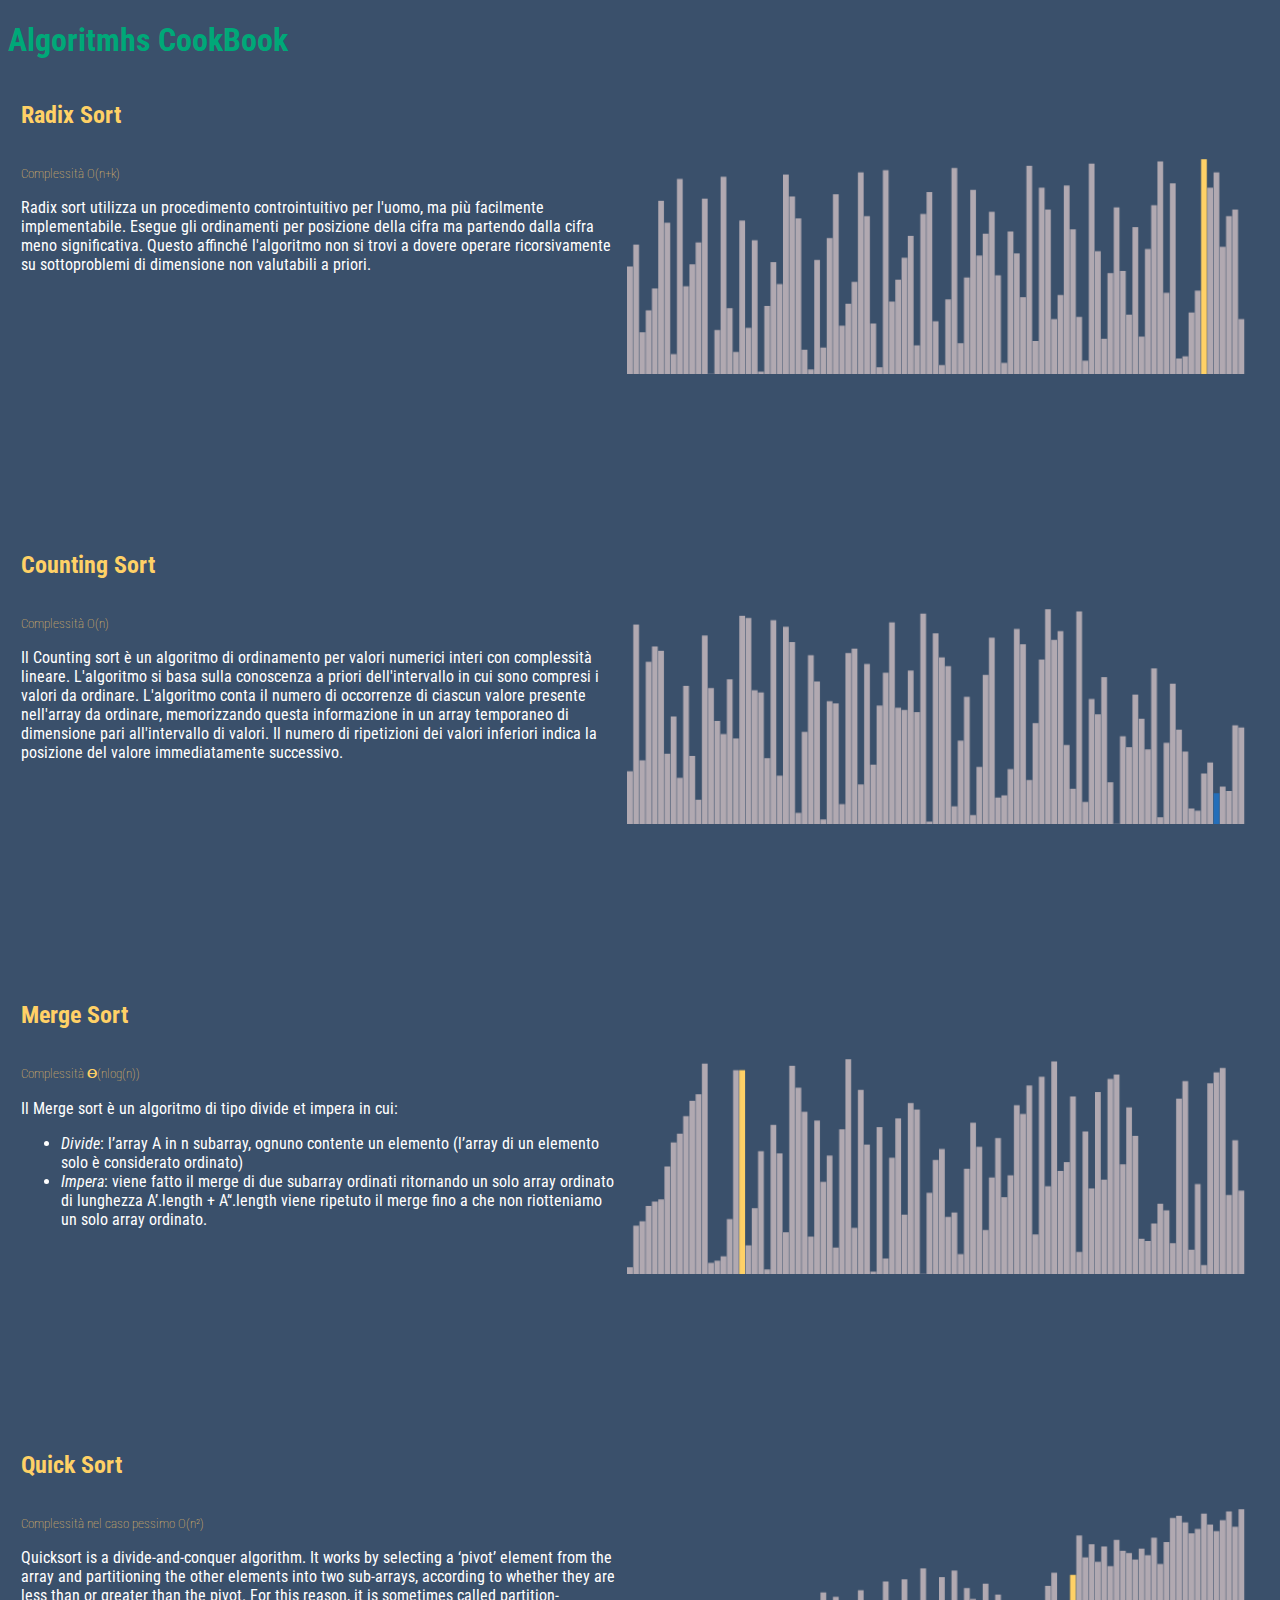
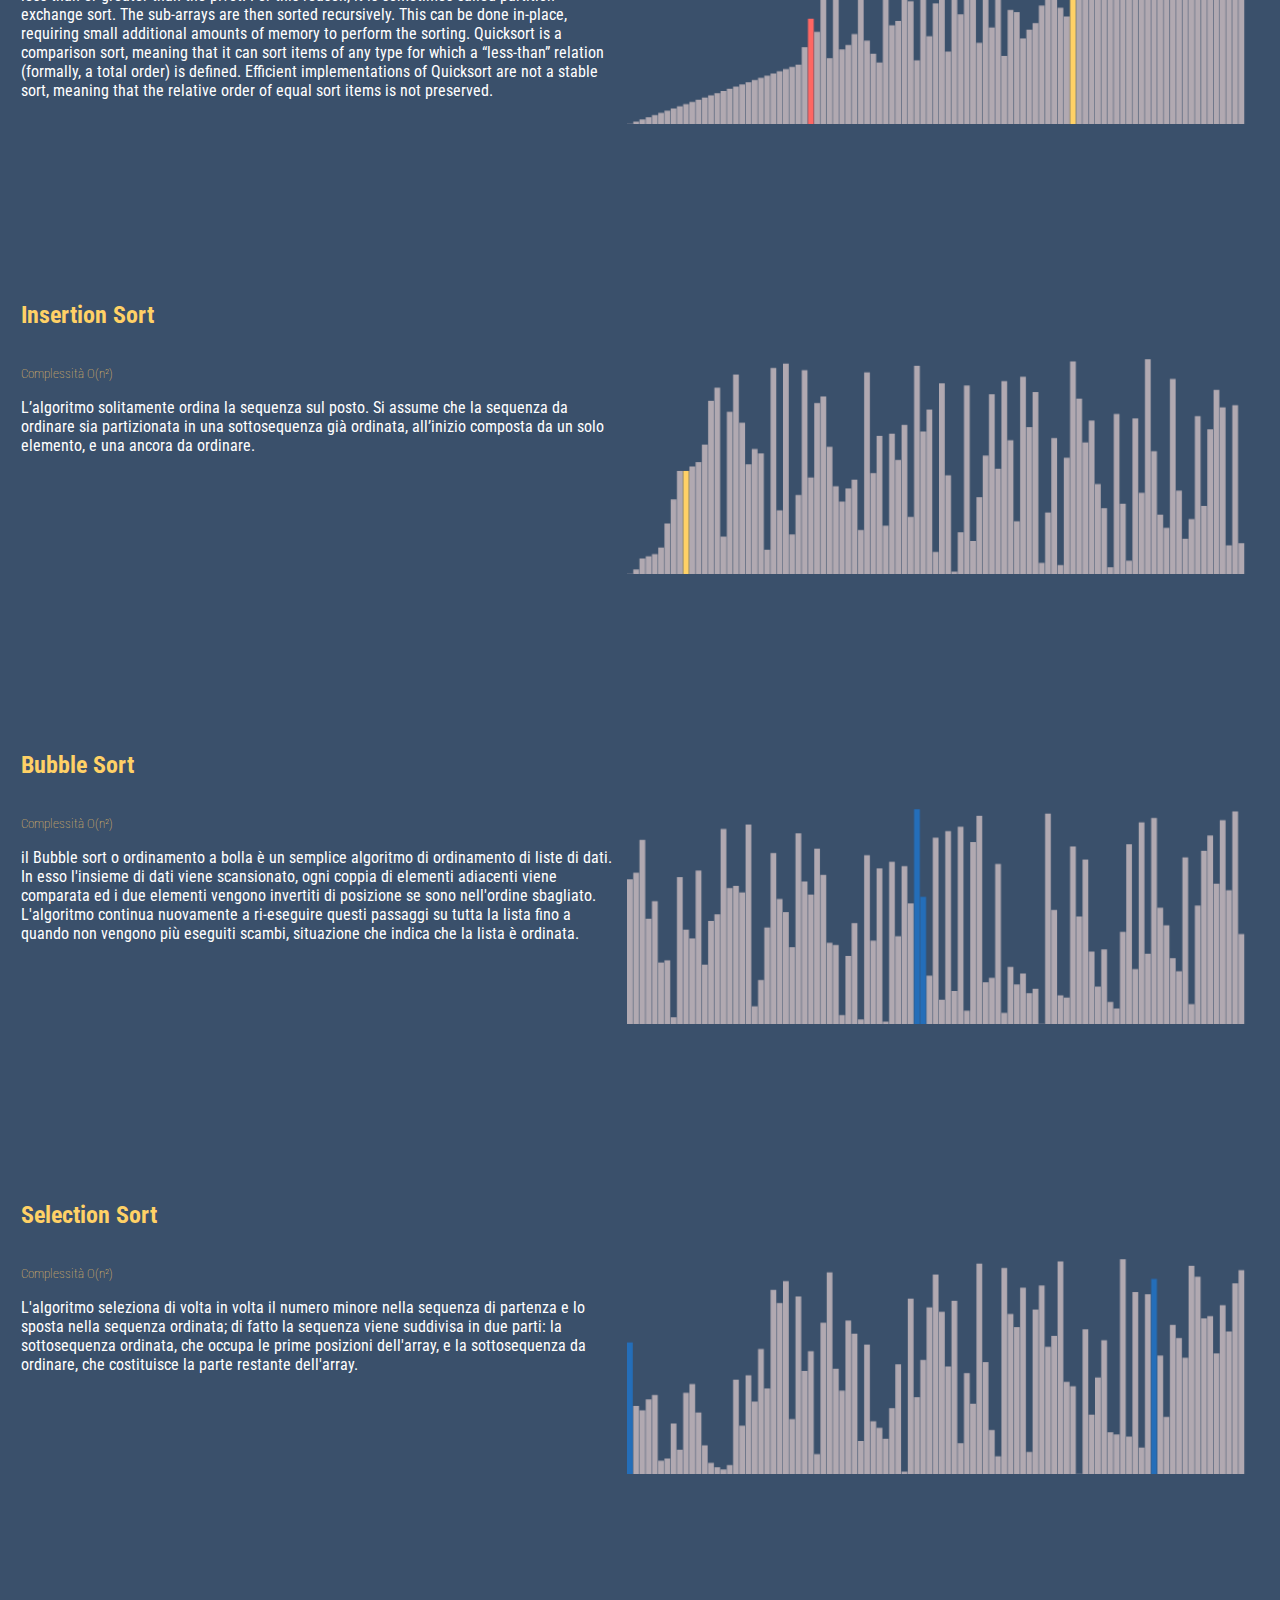
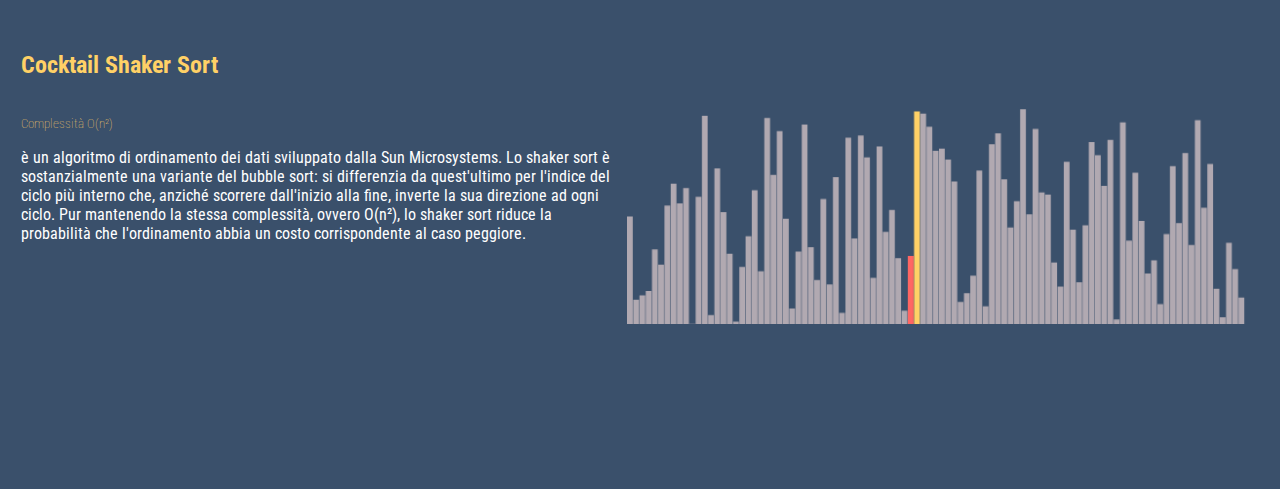
==== index.html @ e8435802 "OOF" ====
<!DOCTYPE html>

<html>
    <head>
        <meta charset="UTF-8">
        <title>Algoritmhs CookBook</title>
        <link rel="stylesheet" href="css/style.css">
        <script>
            document.addEventListener("DOMContentLoaded", function() {
                let elements = [...document.getElementsByClassName("sorting")]
                elements.forEach((element) => {
                    element.innerHTML='<object class="full" type="text/html" data="canvas.html?Sort='+element.id+'" ></object>'
                })
            });
        </script> 
    </head>
    <body>
        <h1>Algoritmhs CookBook</h1>
        <div class="grid">
            <div class="item">
                <h2>Radix Sort</h2>
                <div class="subGrid">
                    <div>
                        <h4>Complessità O(n+k)</h4>
                        <p>
                            Radix sort utilizza un procedimento controintuitivo per l'uomo, ma più facilmente implementabile. Esegue gli ordinamenti per posizione della cifra ma partendo dalla cifra meno significativa. Questo affinché l'algoritmo non si trovi a dovere operare ricorsivamente su sottoproblemi di dimensione non valutabili a priori.
                        </p>
                    </div>
                    <div id="radixsort" class="sorting"></div>
                </div>
            </div>
            <div class="item">
                <h2>Counting Sort</h2>
                <div class="subGrid">
                    <div>
                        <h4>Complessità O(n)</h4>
                        <p>
                            Il Counting sort è un algoritmo di ordinamento per valori numerici interi con complessità lineare. L'algoritmo si basa sulla conoscenza a priori dell'intervallo in cui sono compresi i valori da ordinare.
                            L'algoritmo conta il numero di occorrenze di ciascun valore presente nell'array da ordinare, memorizzando questa informazione in un array temporaneo di dimensione pari all'intervallo di valori. Il numero di ripetizioni dei valori inferiori indica la posizione del valore immediatamente successivo. 
                        </p>
                    </div>
                    <div id="countingsort" class="sorting"></div>
                </div>
            </div>
            <div class="item">
                <h2>Merge Sort</h2>
                <div class="subGrid">
                    <div>
                        <h4>Complessità 𝚯(nlog(n))</h4>
                        <p>
                            Il Merge sort è un algoritmo di tipo divide et impera in cui:
                            <ul>
                                <li><em>Divide</em>: l’array A in n subarray, ognuno contente un elemento (l’array di un elemento solo è considerato ordinato)</li>
                                <li><em>Impera</em>: viene fatto il merge di due subarray ordinati ritornando un solo array ordinato di lunghezza A’.length + A’‘.length viene ripetuto il merge fino a che non riotteniamo un solo array ordinato.</li>
                            </ul>
                        </p>
                    </div>
                    <div id="mergesort" class="sorting"></div>
                </div>
            </div>
            <div class="item">
                <h2>Quick Sort</h2>
                <div class="subGrid">
                    <div>
                        <h4>Complessità nel caso pessimo O(n²)</h4>
                        <p>
                            Quicksort is a divide-and-conquer algorithm. It works by selecting a ‘pivot’ element from the array and partitioning the other elements into two sub-arrays, according to whether they are less than or greater than the pivot. For this reason, it is sometimes called partition-exchange sort. The sub-arrays are then sorted recursively. This can be done in-place, requiring small additional amounts of memory to perform the sorting.
                            Quicksort is a comparison sort, meaning that it can sort items of any type for which a “less-than” relation (formally, a total order) is defined. Efficient implementations of Quicksort are not a stable sort, meaning that the relative order of equal sort items is not preserved.
                        </p>
                    </div>
                    <div id="quicksort" class="sorting"></div>
                </div>
            </div>
            <div class="item">
                <h2>Insertion Sort</h2>
                <div class="subGrid">
                    <div>
                        <h4>Complessità O(n²)</h4>
                        <p>
                            L’algoritmo solitamente ordina la sequenza sul posto. Si assume che la sequenza da ordinare sia partizionata in una sottosequenza già ordinata, all’inizio composta da un solo elemento, e una ancora da ordinare.
                        </p>
                    </div>
                    <div id="insertionsort" class="sorting"></div>
                </div>
            </div>
            <div class="item">
                <h2>Bubble Sort</h2>
                <div class="subGrid">
                    <div>
                        <h4>Complessità O(n²)</h4>
                        <p>
                            il Bubble sort o ordinamento a bolla è un semplice algoritmo di ordinamento di liste di dati. In esso l'insieme di dati viene scansionato, ogni coppia di elementi adiacenti viene comparata ed i due elementi vengono invertiti di posizione se sono nell'ordine sbagliato. L'algoritmo continua nuovamente a ri-eseguire questi passaggi su tutta la lista fino a quando non vengono più eseguiti scambi, situazione che indica che la lista è ordinata.
                        </p>
                    </div>
                    <div id="bubblesort" class="sorting"></div>
                </div>
            </div>
            <div class="item">
                <h2>Selection Sort</h2>
                <div class="subGrid">
                    <div>
                        <h4>Complessità O(n²)</h4>
                        <p>
                            L'algoritmo seleziona di volta in volta il numero minore nella sequenza di partenza e lo sposta nella sequenza ordinata; di fatto la sequenza viene suddivisa in due parti: la sottosequenza ordinata, che occupa le prime posizioni dell'array, e la sottosequenza da ordinare, che costituisce la parte restante dell'array.
                        </p>
                    </div>
                    <div id="selectionsort" class="sorting"></div>
                </div>
            </div>
            <div class="item">
                <h2>Cocktail Shaker Sort</h2>
                <div class="subGrid">
                    <div>
                        <h4>Complessità O(n²)</h4>
                        <p>
                            è un algoritmo di ordinamento dei dati sviluppato dalla Sun Microsystems. Lo shaker sort è sostanzialmente una variante del bubble sort: si differenzia da quest'ultimo per l'indice del ciclo più interno che, anziché scorrere dall'inizio alla fine, inverte la sua direzione ad ogni ciclo. Pur mantenendo la stessa complessità, ovvero O(n²), lo shaker sort riduce la probabilità che l'ordinamento abbia un costo corrispondente al caso peggiore.
                        </p>
                    </div>
                    <div id="cocktailsort" class="sorting"></div>
                </div>
            </div>
        </div>
    </body>
</html>
---- css/style.css ----
@import url('https://fonts.googleapis.com/css2?family=Roboto+Condensed:ital,wght@0,300;0,400;0,700;1,300;1,400;1,700&display=swap');

:root{
    --bgColor: #3A506B;
    --sortedColor: #00A878;
    --conforntColor: #246EB9;
    --swapColor: #FF6663;
    --assignmentColor: #FFD166;
    --arrayColor: #ADA8B6;
}

body{
    background-color: var(--bgColor);
    color: white;
    font-family: 'Roboto Condensed', sans-serif;
}

h1{
    font-size: xx-large;
    font-weight: bolder;
    color:var(--sortedColor);
    align-self: center;
}

h4{
    font-size: small;
    font-weight: lighter;
}

h2,h3,h4{
    color: var(--assignmentColor);
    align-self: center;
    align-items: center;
}

.full{
    width: 100%;
    height: 100%;
    
}

.item{
    height: 50vh;
    padding-left: 1vw;
    padding-right: 1vw;
}

.sorting{
    height: 25vh;
    width: 50vw;
}

.grid{
    display: grid;
    grid-template-columns: repeat(1, 1fr);
}

.subGrid{
    display: grid;
    grid-template-columns: repeat(2, 1fr);
}
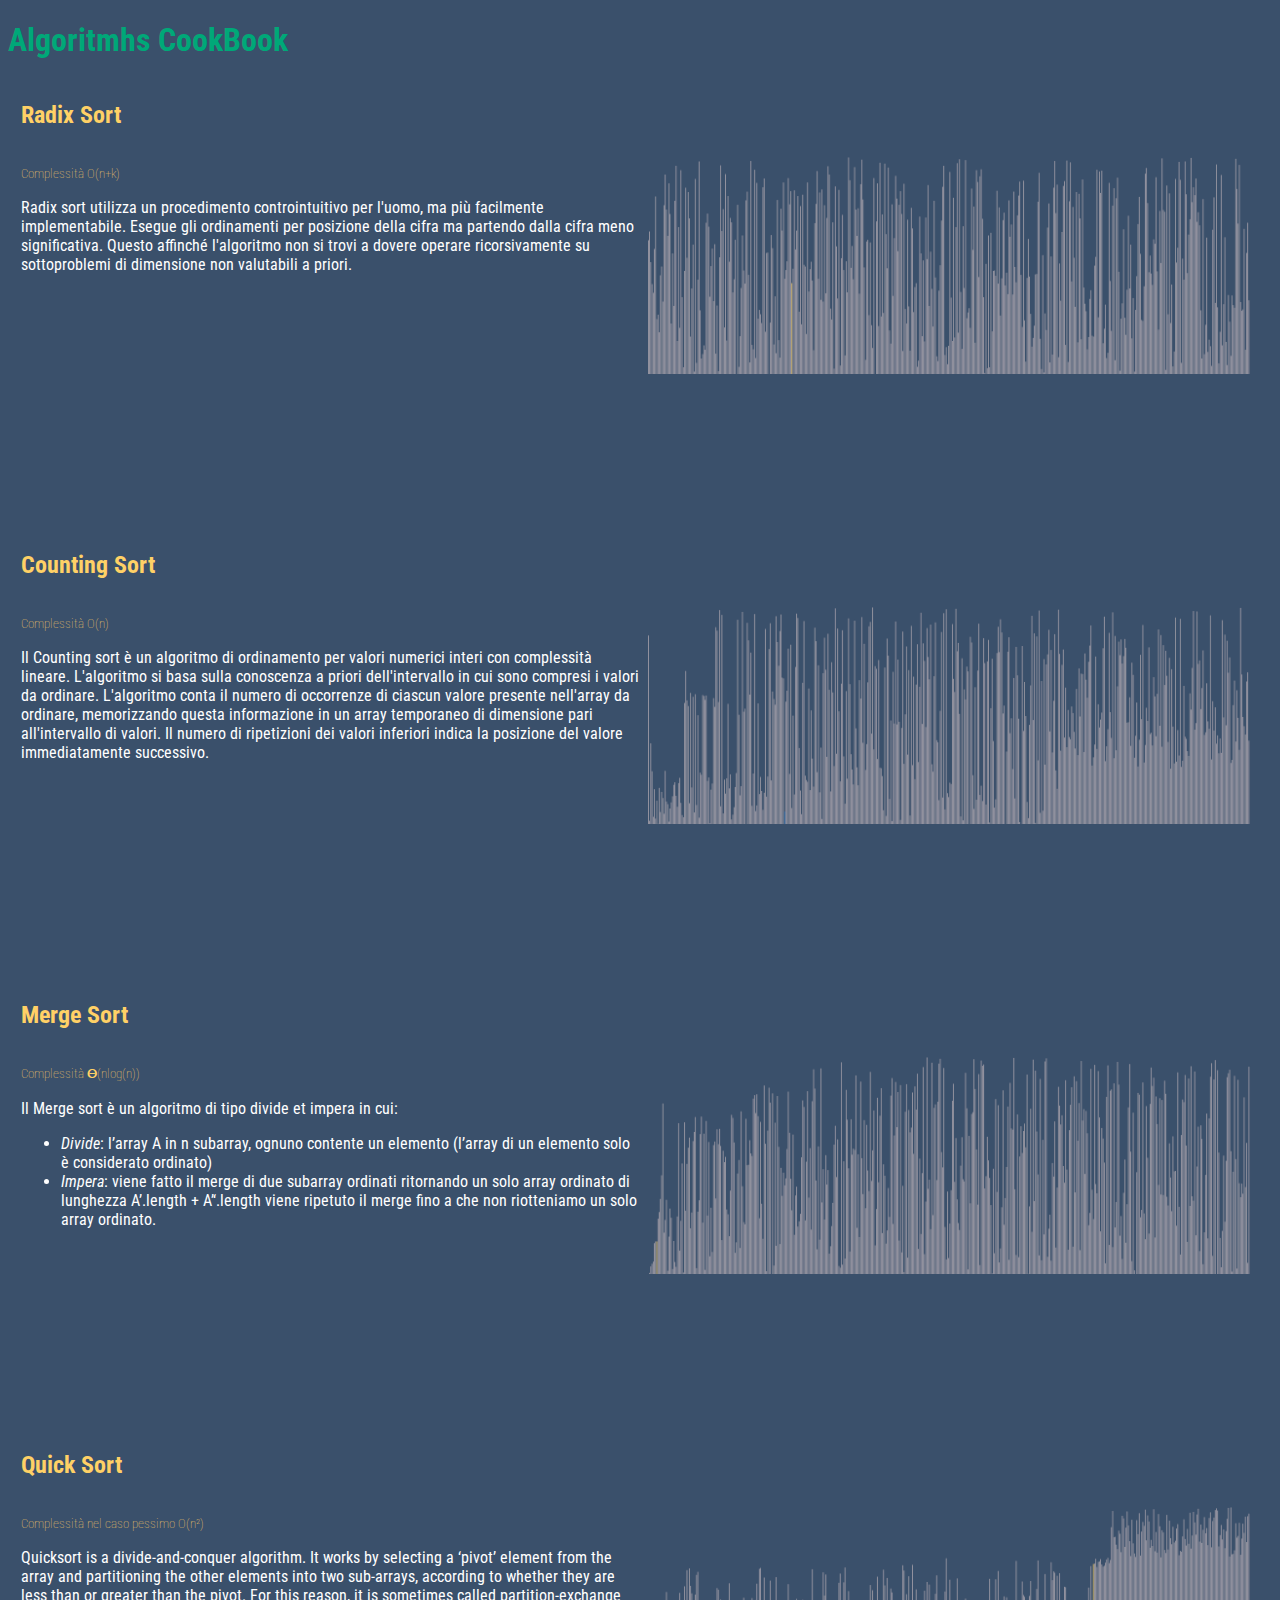
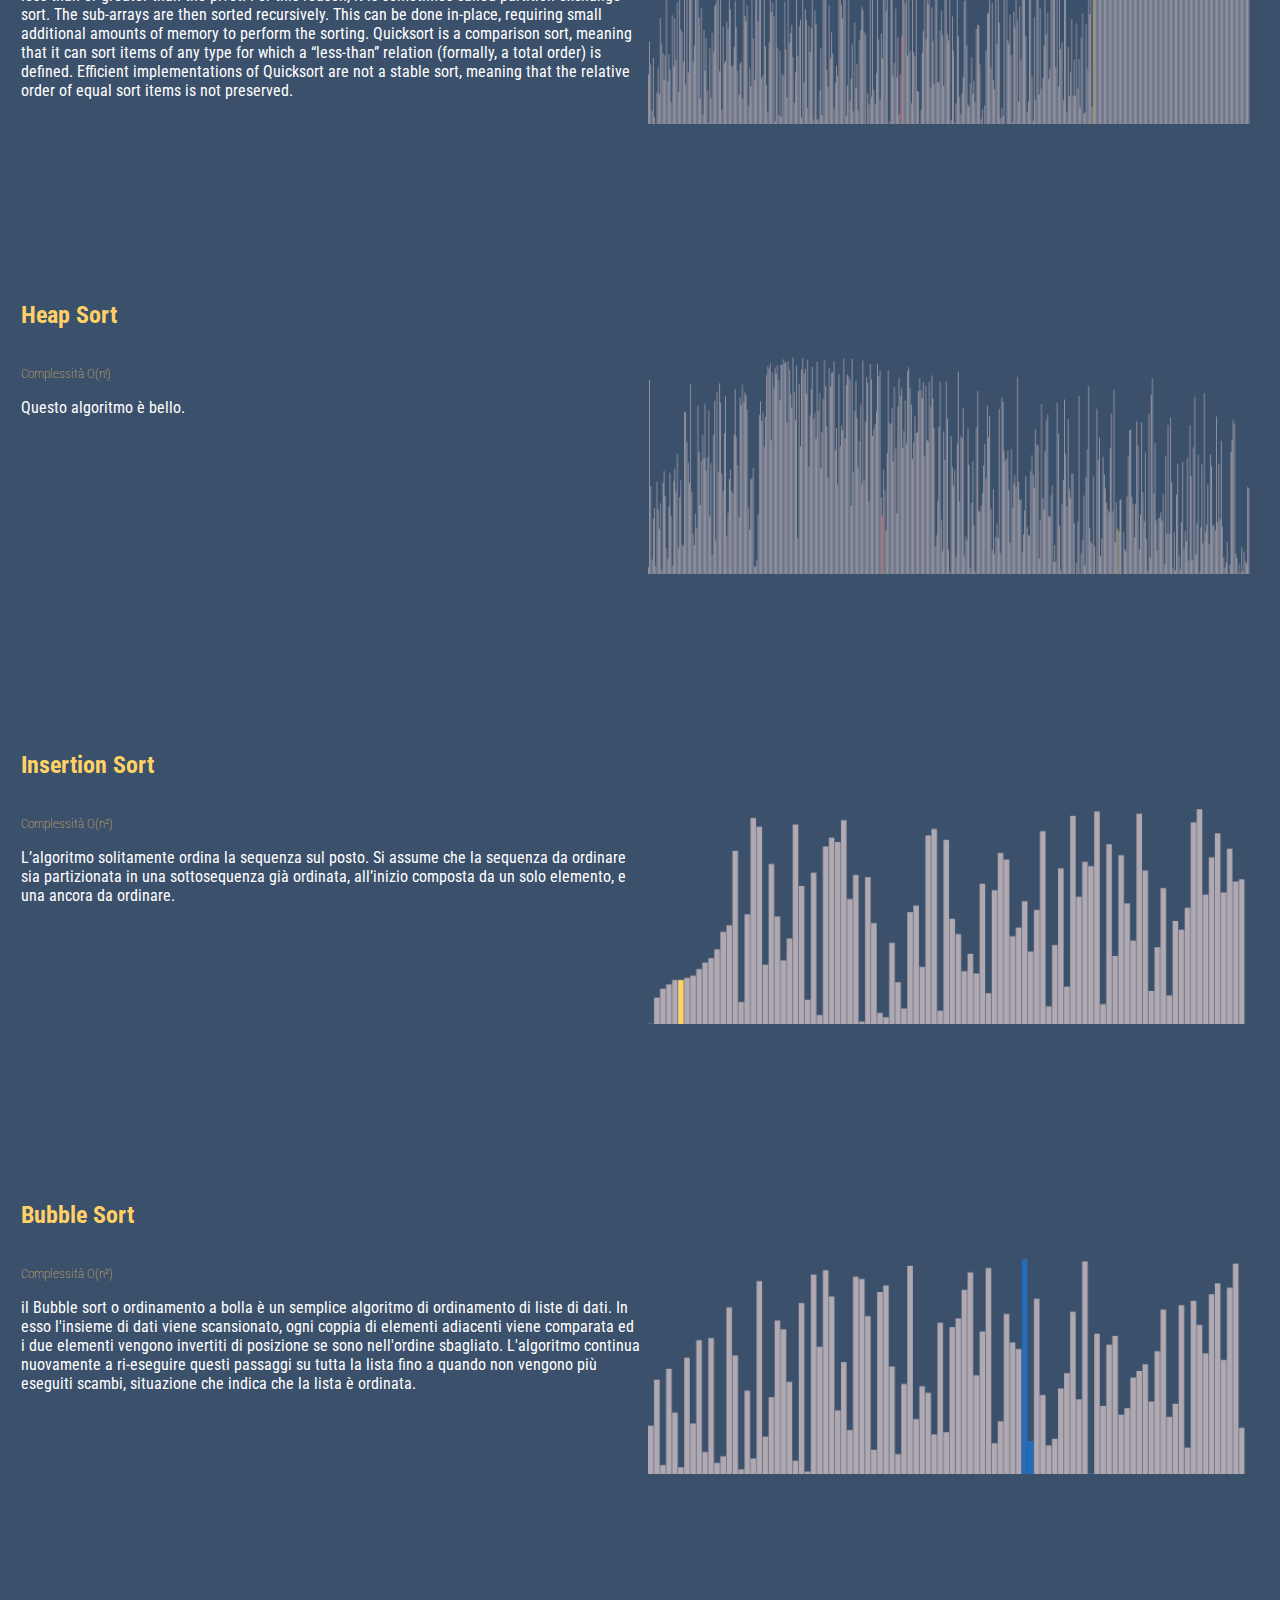
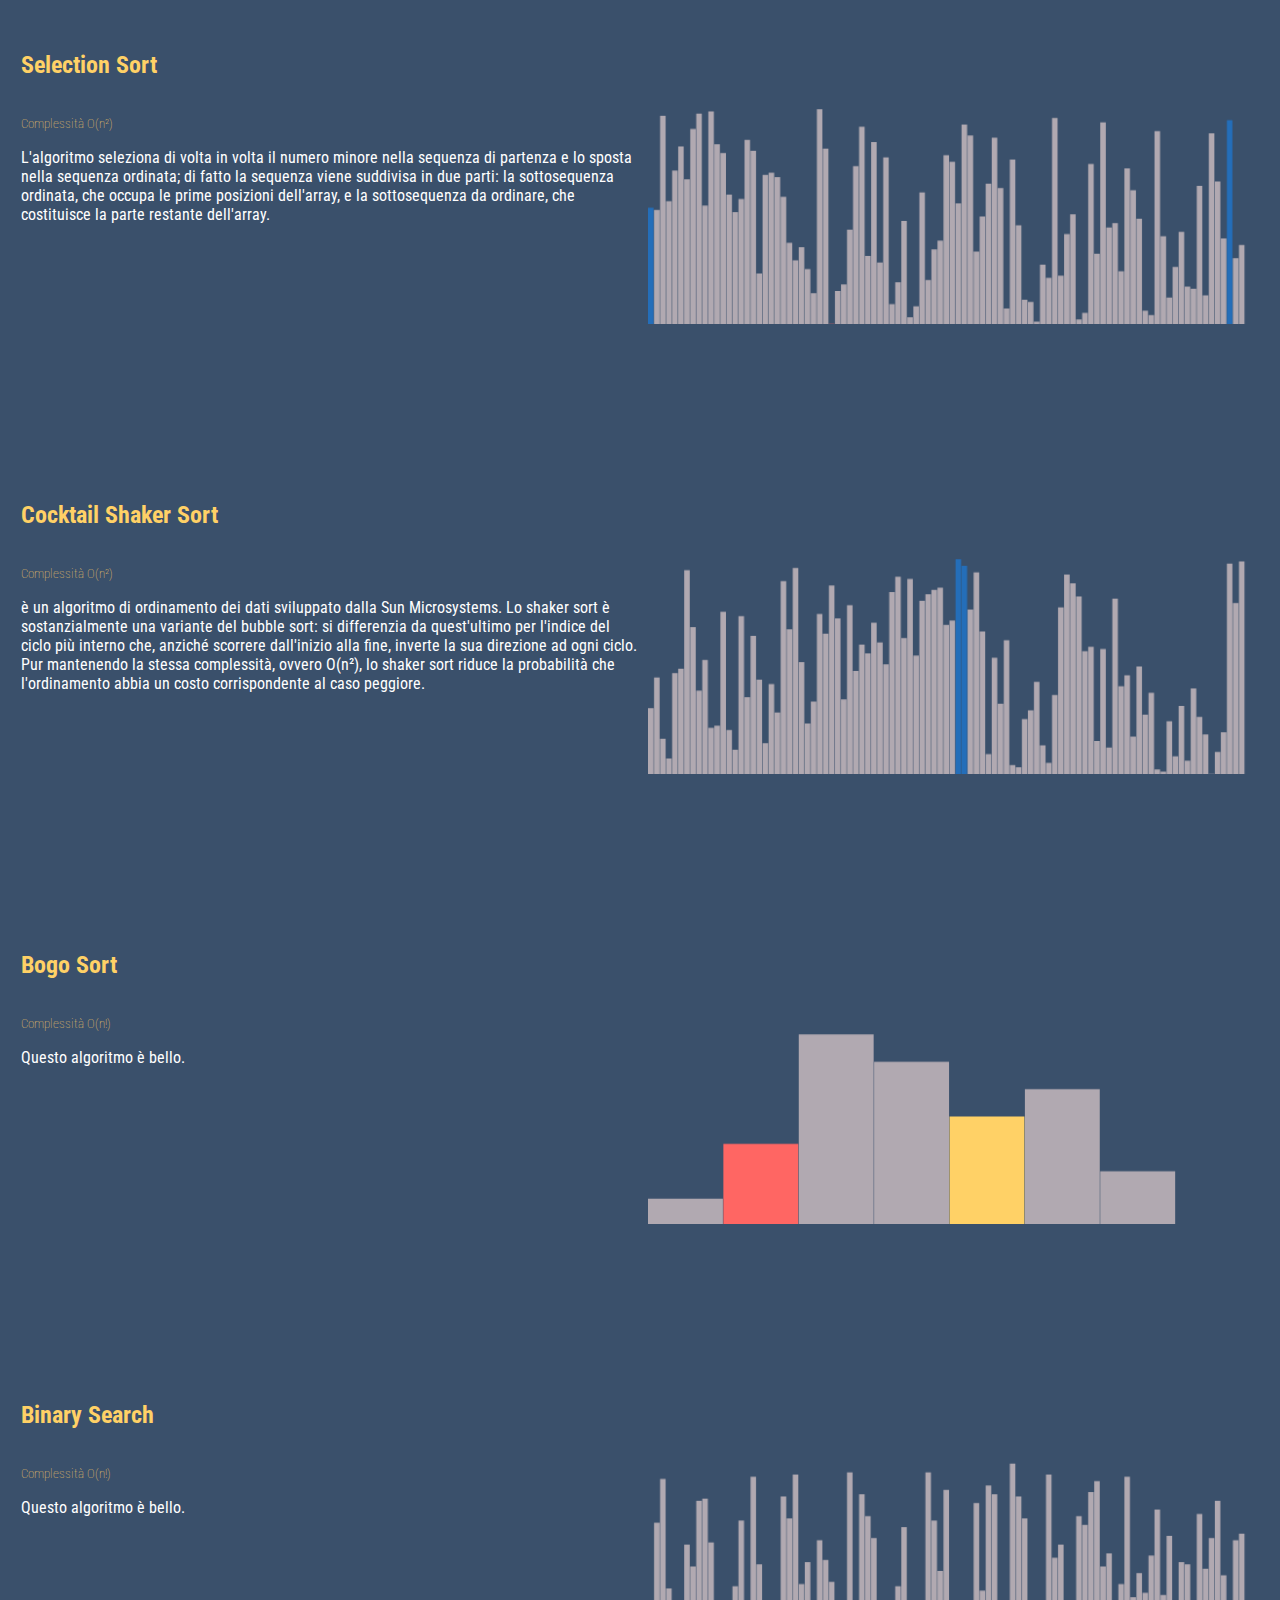
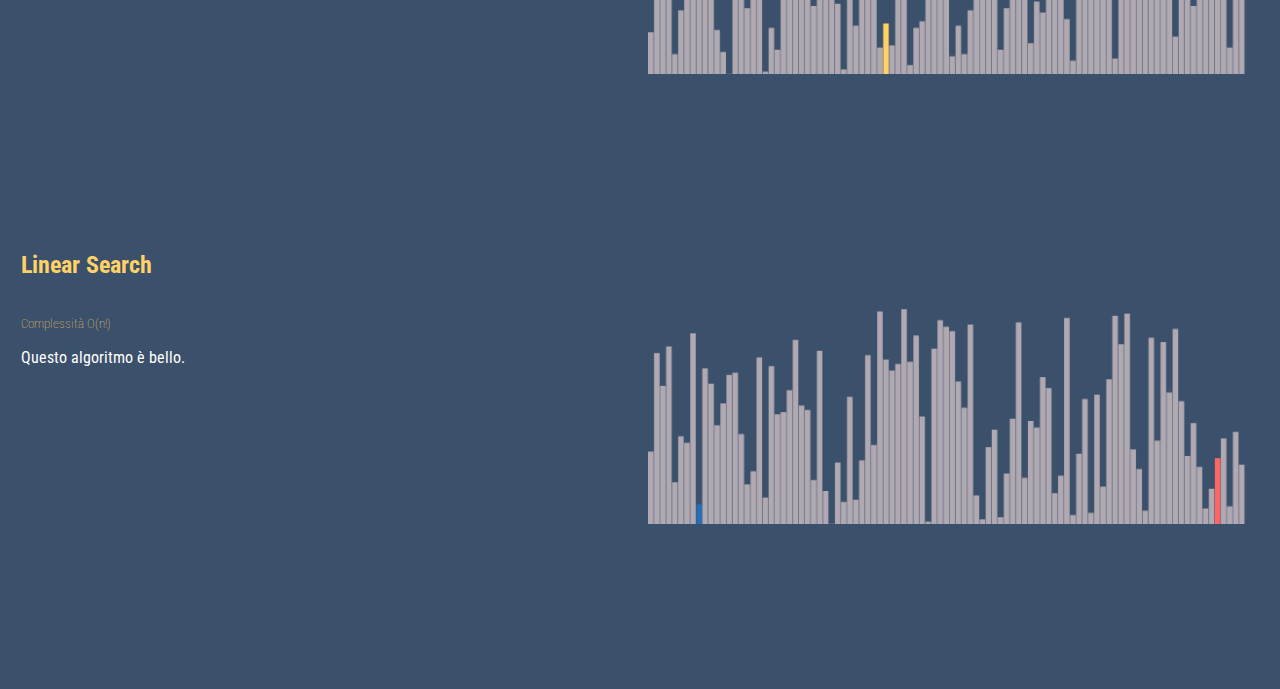
==== commit 82173e75: "Added Search Algorithms" ====
--- a/index.html
+++ b/index.html
@@ -72,6 +72,18 @@
                 </div>
             </div>
             <div class="item">
+                <h2>Heap Sort</h2>
+                <div class="subGrid">
+                    <div>
+                        <h4>Complessità O(n!)</h4>
+                        <p>
+                            Questo algoritmo è bello.
+                        </p>
+                    </div>
+                    <div id="heapsort" class="sorting"></div>
+                </div>
+            </div>
+            <div class="item">
                 <h2>Insertion Sort</h2>
                 <div class="subGrid">
                     <div>
@@ -119,6 +131,42 @@
                     <div id="cocktailsort" class="sorting"></div>
                 </div>
             </div>
+            <div class="item">
+                <h2>Bogo Sort</h2>
+                <div class="subGrid">
+                    <div>
+                        <h4>Complessità O(n!)</h4>
+                        <p>
+                            Questo algoritmo è bello.
+                        </p>
+                    </div>
+                    <div id="bogosort" class="sorting"></div>
+                </div>
+            </div>
+            <div class="item">
+                <h2>Binary Search</h2>
+                <div class="subGrid">
+                    <div>
+                        <h4>Complessità O(n!)</h4>
+                        <p>
+                            Questo algoritmo è bello.
+                        </p>
+                    </div>
+                    <div id="binarysearch" class="sorting"></div>
+                </div>
+            </div>
+            <div class="item">
+                <h2>Linear Search</h2>
+                <div class="subGrid">
+                    <div>
+                        <h4>Complessità O(n!)</h4>
+                        <p>
+                            Questo algoritmo è bello.
+                        </p>
+                    </div>
+                    <div id="linearsearch" class="sorting"></div>
+                </div>
+            </div>
         </div>
     </body>
 </html>--- a/css/style.css
+++ b/css/style.css
@@ -36,7 +36,6 @@
 .full{
     width: 100%;
     height: 100%;
-    
 }
 
 .item{
@@ -47,7 +46,7 @@
 
 .sorting{
     height: 25vh;
-    width: 50vw;
+    width: 1fr;
 }
 
 .grid{
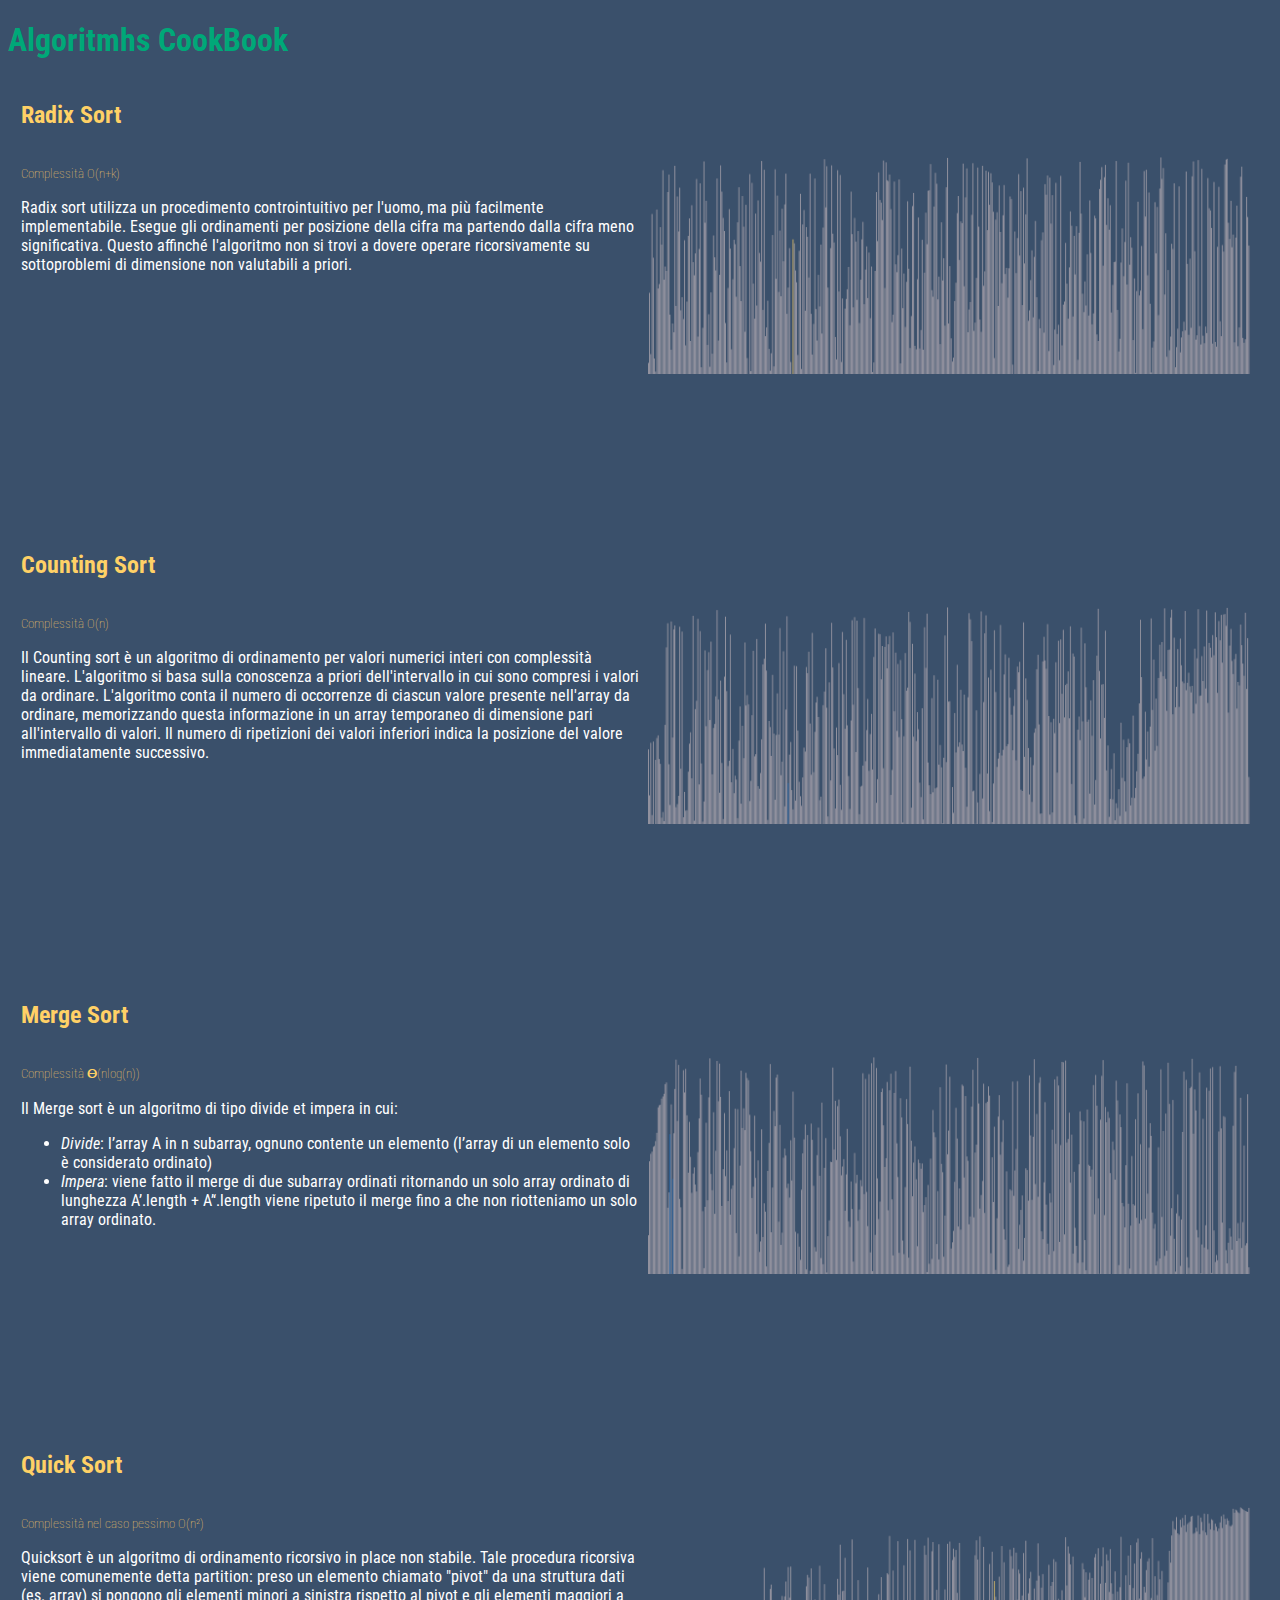
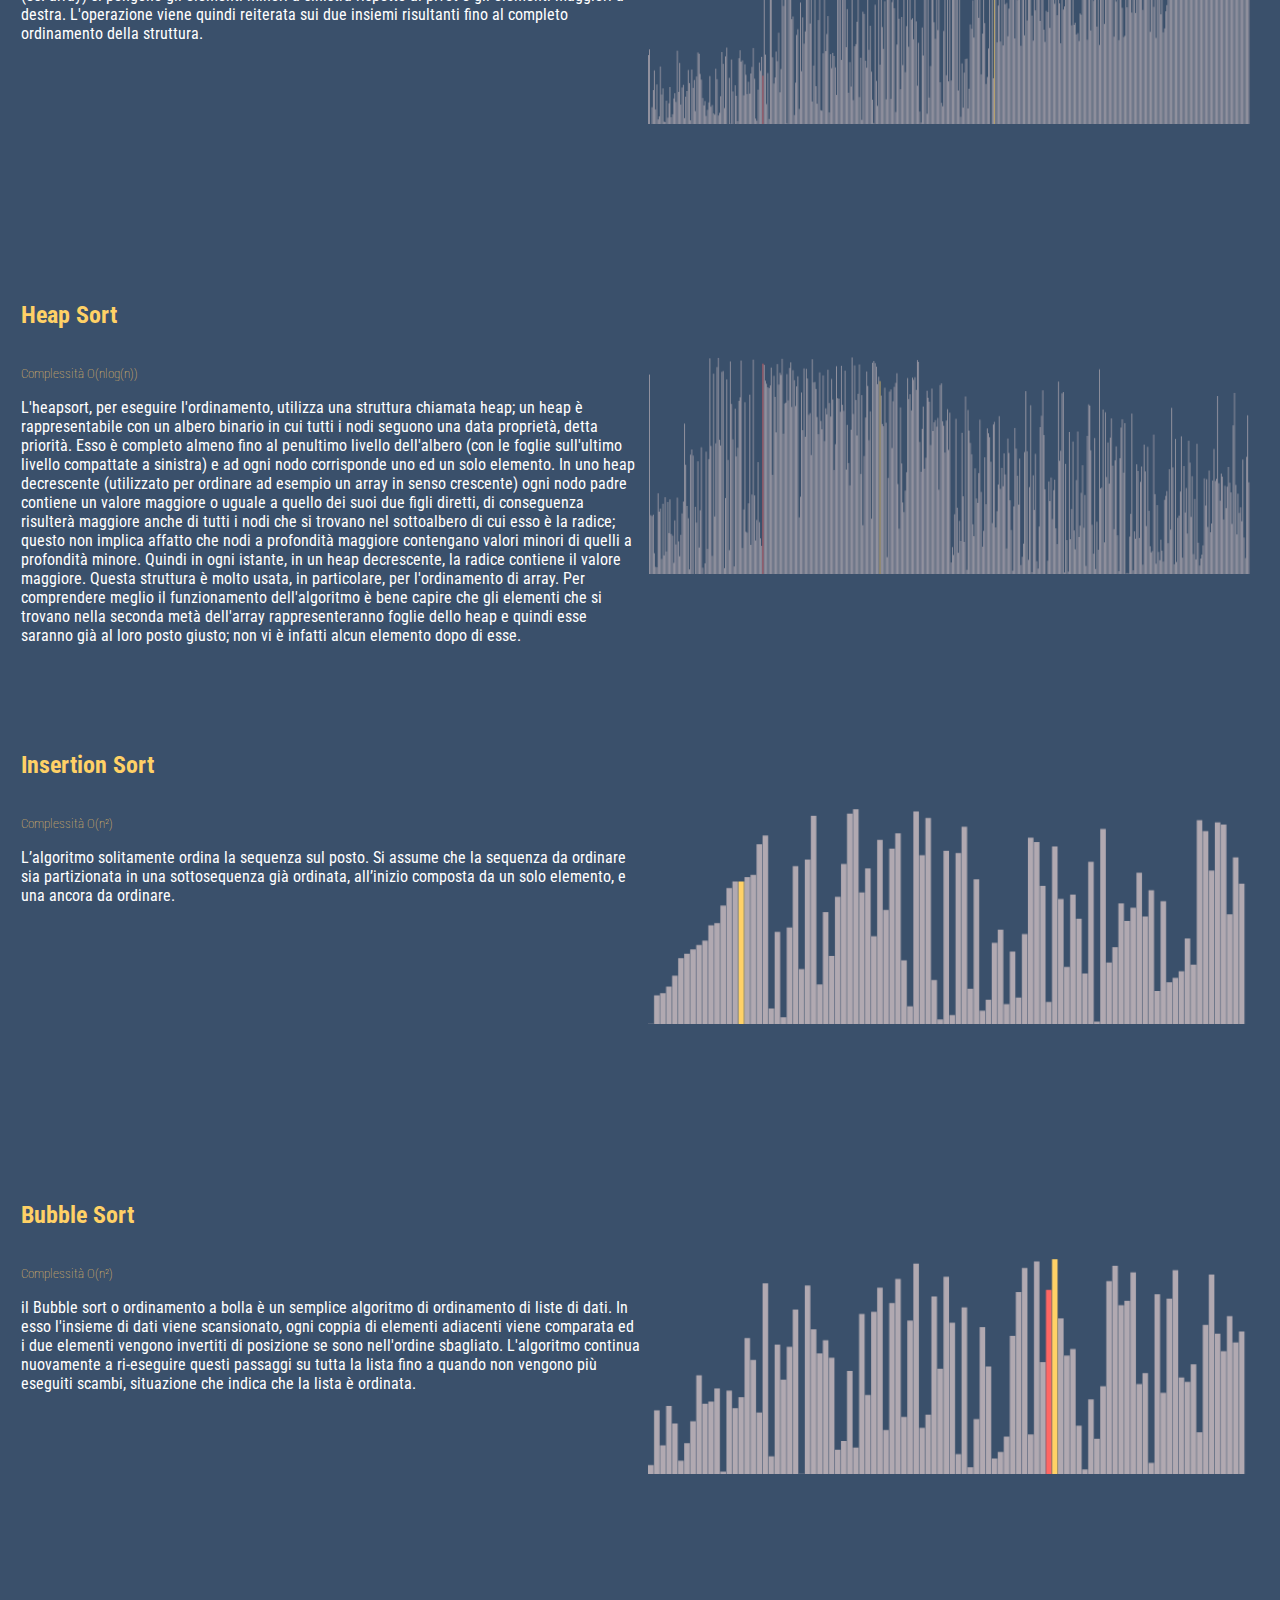
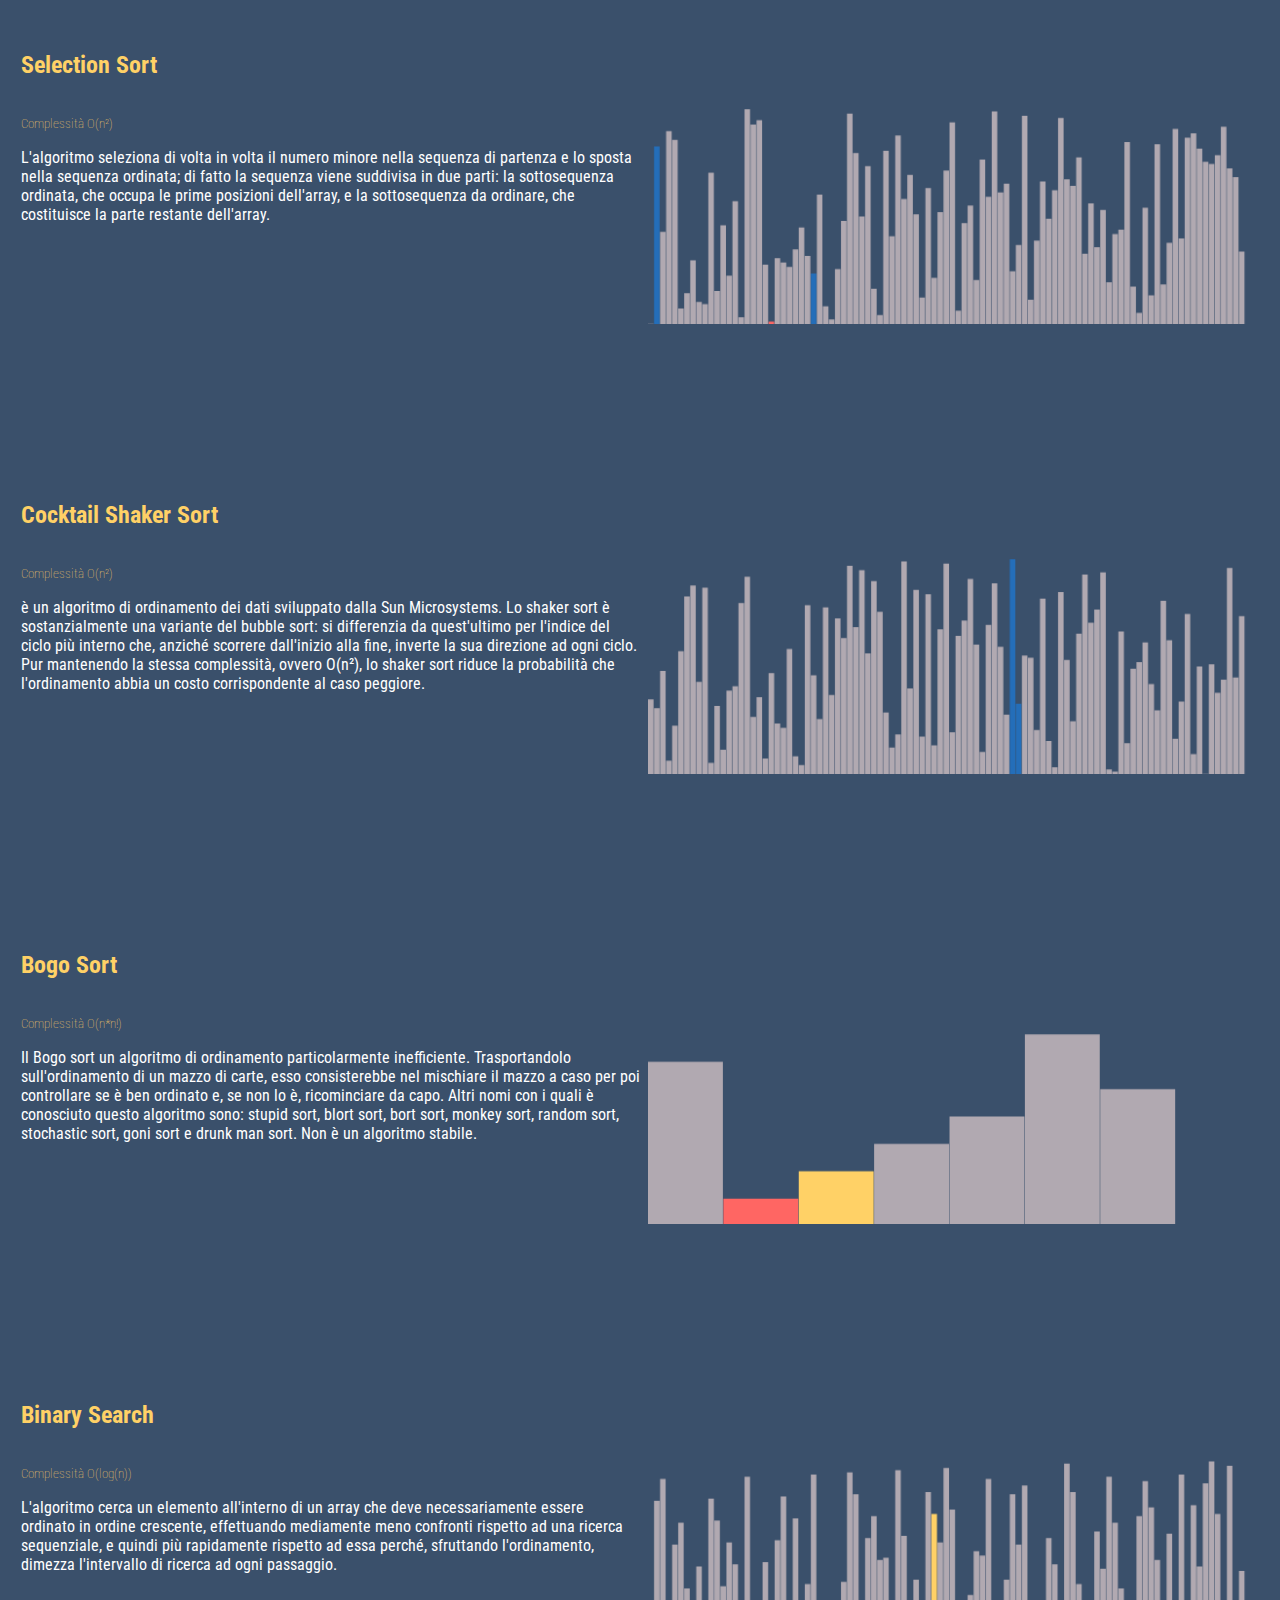
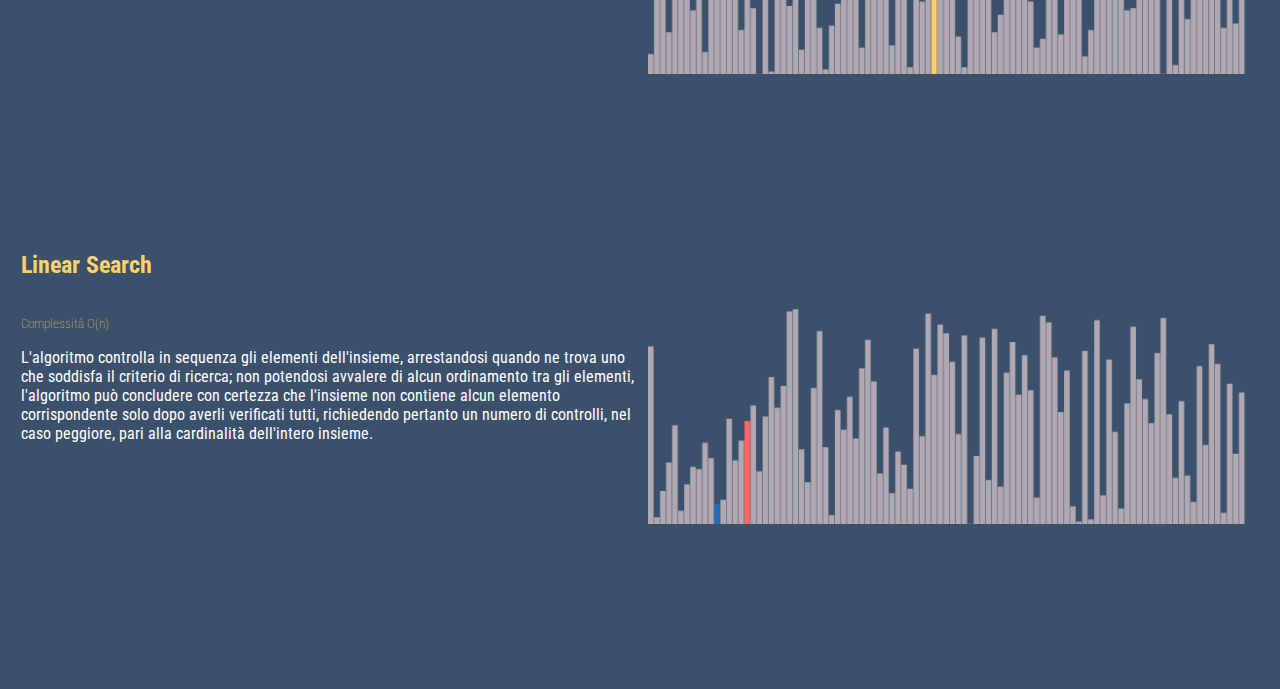
==== commit 69865a91: "Add files via upload" ====
--- a/index.html
+++ b/index.html
@@ -64,8 +64,7 @@
                     <div>
                         <h4>Complessità nel caso pessimo O(n²)</h4>
                         <p>
-                            Quicksort is a divide-and-conquer algorithm. It works by selecting a ‘pivot’ element from the array and partitioning the other elements into two sub-arrays, according to whether they are less than or greater than the pivot. For this reason, it is sometimes called partition-exchange sort. The sub-arrays are then sorted recursively. This can be done in-place, requiring small additional amounts of memory to perform the sorting.
-                            Quicksort is a comparison sort, meaning that it can sort items of any type for which a “less-than” relation (formally, a total order) is defined. Efficient implementations of Quicksort are not a stable sort, meaning that the relative order of equal sort items is not preserved.
+                            Quicksort è un algoritmo di ordinamento ricorsivo in place non stabile. Tale procedura ricorsiva viene comunemente detta partition: preso un elemento chiamato "pivot" da una struttura dati (es. array) si pongono gli elementi minori a sinistra rispetto al pivot e gli elementi maggiori a destra. L'operazione viene quindi reiterata sui due insiemi risultanti fino al completo ordinamento della struttura.
                         </p>
                     </div>
                     <div id="quicksort" class="sorting"></div>
@@ -75,9 +74,17 @@
                 <h2>Heap Sort</h2>
                 <div class="subGrid">
                     <div>
-                        <h4>Complessità O(n!)</h4>
+                        <h4>Complessità O(nlog(n))</h4>
                         <p>
-                            Questo algoritmo è bello.
+                            L'heapsort, per eseguire l'ordinamento, utilizza una struttura chiamata heap; un heap è rappresentabile con un albero binario in cui tutti i nodi seguono una data proprietà, detta priorità. Esso è completo almeno fino al penultimo livello dell'albero (con le foglie sull'ultimo livello compattate a sinistra) e ad ogni nodo corrisponde uno ed un solo elemento.
+
+                            In uno heap decrescente (utilizzato per ordinare ad esempio un array in senso crescente) ogni nodo padre contiene un valore maggiore o uguale a quello dei suoi due figli diretti, di conseguenza risulterà maggiore anche di tutti i nodi che si trovano nel sottoalbero di cui esso è la radice; questo non implica affatto che nodi a profondità maggiore contengano valori minori di quelli a profondità minore.
+
+                            Quindi in ogni istante, in un heap decrescente, la radice contiene il valore maggiore.
+
+                            Questa struttura è molto usata, in particolare, per l'ordinamento di array.
+
+                            Per comprendere meglio il funzionamento dell'algoritmo è bene capire che gli elementi che si trovano nella seconda metà dell'array rappresenteranno foglie dello heap e quindi esse saranno già al loro posto giusto; non vi è infatti alcun elemento dopo di esse.
                         </p>
                     </div>
                     <div id="heapsort" class="sorting"></div>
@@ -135,9 +142,10 @@
                 <h2>Bogo Sort</h2>
                 <div class="subGrid">
                     <div>
-                        <h4>Complessità O(n!)</h4>
+                        <h4>Complessità O(n*n!)</h4>
                         <p>
-                            Questo algoritmo è bello.
+                            Il Bogo sort un algoritmo di ordinamento particolarmente inefficiente. Trasportandolo sull'ordinamento di un mazzo di carte, esso consisterebbe nel mischiare il mazzo a caso per poi controllare se è ben ordinato e, se non lo è, ricominciare da capo. Altri nomi con i quali è conosciuto questo algoritmo sono: stupid sort, blort sort, bort sort, monkey sort, random sort, stochastic sort, goni sort e drunk man sort.
+                            Non è un algoritmo stabile.
                         </p>
                     </div>
                     <div id="bogosort" class="sorting"></div>
@@ -147,9 +155,9 @@
                 <h2>Binary Search</h2>
                 <div class="subGrid">
                     <div>
-                        <h4>Complessità O(n!)</h4>
+                        <h4>Complessità O(log(n))</h4>
                         <p>
-                            Questo algoritmo è bello.
+                            L'algoritmo cerca un elemento all'interno di un array che deve necessariamente essere ordinato in ordine crescente, effettuando mediamente meno confronti rispetto ad una ricerca sequenziale, e quindi più rapidamente rispetto ad essa perché, sfruttando l'ordinamento, dimezza l'intervallo di ricerca ad ogni passaggio.
                         </p>
                     </div>
                     <div id="binarysearch" class="sorting"></div>
@@ -159,9 +167,9 @@
                 <h2>Linear Search</h2>
                 <div class="subGrid">
                     <div>
-                        <h4>Complessità O(n!)</h4>
+                        <h4>Complessità O(n)</h4>
                         <p>
-                            Questo algoritmo è bello.
+                            L'algoritmo controlla in sequenza gli elementi dell'insieme, arrestandosi quando ne trova uno che soddisfa il criterio di ricerca; non potendosi avvalere di alcun ordinamento tra gli elementi, l'algoritmo può concludere con certezza che l'insieme non contiene alcun elemento corrispondente solo dopo averli verificati tutti, richiedendo pertanto un numero di controlli, nel caso peggiore, pari alla cardinalità dell'intero insieme.
                         </p>
                     </div>
                     <div id="linearsearch" class="sorting"></div>
